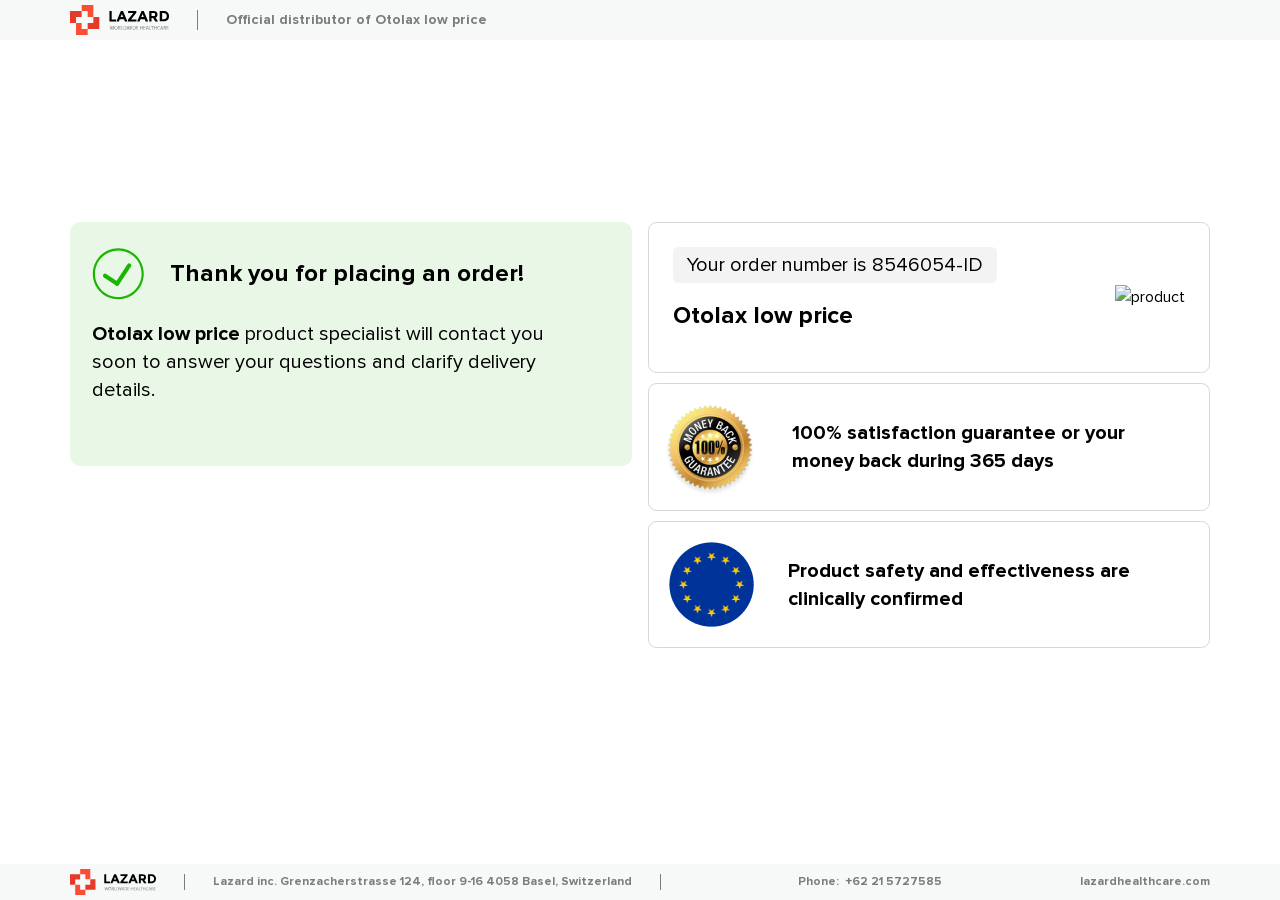
==== thanks/index.html @ 32731f49 "Initial commit: OTOLAX Bulgaria website files" ====
<!DOCTYPE html>
<html lang="ru">
  <head>
    <title>LAZARD worldwide healthcare | Thank you for placing an order!!</title>
    <meta charset="UTF-8">
    <meta name="viewport" content="width=device-width, initial-scale=1">
    <link rel="shortcut icon" href="favicon.ico">
    <!-- css styles -->
    <!--[if lt IE 9]>
    <script src="https://cdnjs.cloudflare.com/ajax/libs/html5shiv/3.7.3/html5shiv.min.js"></script>
    <script src="https://cdnjs.cloudflare.com/ajax/libs/livingston-css3-mediaqueries-js/1.0.0/css3-mediaqueries.min.js"></script><![endif]-->
    <link rel="stylesheet" href="https://stackpath.bootstrapcdn.com/bootstrap/4.3.1/css/bootstrap.min.css" integrity="sha384-ggOyR0iXCbMQv3Xipma34MD+dH/1fQ784/j6cY/iJTQUOhcWr7x9JvoRxT2MZw1T" crossorigin="anonymous">
    <link rel="stylesheet" href="https://cdnjs.cloudflare.com/ajax/libs/flag-icon-css/2.9.0/css/flag-icon.min.css">
    <!-- build:css assets/css/style.min.css-->
    <link rel="stylesheet" href="assets/css/fonts.css">
    <link rel="stylesheet" href="assets/css/style.css">
    <!-- endbuild -->
    <!-- end css styles -->
    <!-- INTH_SNIPPET_TOP -->
  </head>
  <body>
    <div class="d-flex flex-column justify-content-between h-100">
      <!-- header-->
      <header class="header">
        <div class="container">
          <div class="d-flex align-items-center">
            <div class="logo header-logo"><a href="#"><img class="logo__img" src="assets/images/logo/logo.svg" alt="logo"></a></div>
            <p class="header__text m-0">Official distributor of <span class="current-product__name">Otolax low price </span><span class="country"></span></p>
          </div>
        </div>
      </header>
      <!-- main-->
      <main class="main">
        <div class="container">
          <div class="row">
            <div class="order__content clearfix">
              <div class="col-md-6 float-md-left pr-md-2">
                <div class="order-info__content order-info__content_light_green mb-sm-3 mb-2">
                  <div class="order-info__info-line">
                    <div class="d-flex align-items-center"><img class="order-is-issued__img" src="assets/images/icons/order_green.svg" alt="order">
                      <p class="order-info__title m-0">Thank you for placing an order!</p>
                    </div>
                  </div>
                  <p class="order-info__text m-0"> <span class="current-product__name font-weight-bold">Otolax low price</span>&nbsp;product specialist will contact you soon to answer your questions and clarify delivery details.</p>
                </div>
              </div>
              <div class="col-md-6 float-md-right pl-md-2">
                <div class="order-product__content mb-3">
                  <div class="order-product__item current-product">
                    <div class="d-flex align-items-center justify-content-between">
                      <div class="order-product-spec-wrap">
                        <p class="order-id">Your order number is <span class="order-id__value">8546054-ID</span></p>
                        <p class="current-product__text"><span class="current-product__name">Otolax low price</span></p>
                        <p class="current-product__description m-0"></p>
                      </div><img class="current-product__img" src="https://static.statthroat.tech/offers/b1c6aabc-8bab-4628-9bf6-1a94453c574a.png" alt="product">
                    </div>
                  </div>
                  
                  <div class="order-product__item product-guarantee">
                    <div class="d-flex align-items-center"><img class="label label_img guarantee-label_img" src="assets/images/labels/guarantee.png" alt="guarantee">
                      <p class="product-guarantee_text">100% satisfaction guarantee or your money back during 365 days</p>
                    </div>
                  </div>
                  <div class="order-product__item product-confirmed">
                    <div class="d-flex align-items-center"><img class="label label_img" src="assets/images/labels/confirmed.png" alt="confirmed">
                      <p class="product-confirmed_text">Product safety and effectiveness are clinically confirmed</p>
                    </div>
                  </div>
                </div>
              </div>
              
            </div>
          </div>
        </div>
      </main>
      <!-- footer-->
      <footer class="footer">
        <div class="container">
          <div class="d-flex align-items-center">
            <div class="company-about__content">
              <div class="logo footer-logo"><a href="#"><img class="logo__img" src="assets/images/logo/logo.svg" alt="logo"></a></div>
            </div>
            <div class="footer-contacts__content">
              <div class="d-flex justify-content-between flex-xl-row flex-column">
                <p class="footer_address__text m-0">Lazard inc. Grenzacherstrasse 124, floor 9-16 4058 Basel, Switzerland</p>
                <p class="footer-phone__text m-0">Phone: &nbsp;<a class="footer-phone__link" href="tel:+62215727585">+62 21 5727585</a></p><a class="footer-url__link" href="lazardhealthcare.com" target="_blank">lazardhealthcare.com</a>
              </div>
            </div>
          </div>
        </div>
      </footer>
    </div>
    <!-- js scripts -->
    <script src="https://cdnjs.cloudflare.com/ajax/libs/jquery/3.3.1/jquery.min.js"></script>
    <script src="https://stackpath.bootstrapcdn.com/bootstrap/4.3.1/js/bootstrap.min.js" integrity="sha384-JjSmVgyd0p3pXB1rRibZUAYoIIy6OrQ6VrjIEaFf/nJGzIxFDsf4x0xIM+B07jRM" crossorigin="anonymous"></script>
    <!-- build:js assets/js/main.min.js -->
    <script src="assets/js/main.js"></script>
    <!-- endbuild -->
    <!-- end js scripts-->
    <!-- INTH_SNIPPET_BOTTOM -->
  </body>
</html>
---- thanks/assets/css/fonts.css ----
@font-face {
	font-family: 'Proxima Nova';
	src: url('../fonts/ProximaNova-Light.woff2') format('woff2'), url('../fonts/ProximaNova-Light.woff') format('woff');
	font-weight: 300;
	font-style: normal
}
@font-face {
	font-family: 'Proxima Nova';
	src: url('../fonts/ProximaNova-Regular.woff') format('woff2'), url('../fonts/ProximaNova-Regular.woff') format('woff');
	font-weight: 400;
	font-style: normal
}
@font-face {
	font-family: 'Proxima Nova';
	src: url('../fonts/ProximaNova-Bold.woff2') format('woff2'), url('../fonts/ProximaNova-Bold.woff') format('woff');
	font-weight: 700;
	font-style: normal
}
---- thanks/assets/css/style.css ----
/*
 * main
 */
html,
body {
  height: 100%;
}
body {
  font-family: 'Proxima Nova', sans-serif;
  font-weight: 400;
  font-size: 100%;
  color: #000;
  overflow-x: hidden;
}
@media (min-width: 1200px) {
  .container {
    max-width: 1170px;
  }
}
a {
  color: #00a3ff;
  text-decoration: underline;
}
a:hover {
  color: #00a3ff;
  text-decoration: none;
}
p {
  line-height: 140%;
}
img {
  max-width: 100%;
}
/*
 * style
 */
.header {
  padding: 5px 0;
  background-color: #f7f8f8;
}
.header-logo {
  margin: 0 28px 0 0;
}
.header__text {
  padding: 0 0 0 28px;
  font-family: 'Proxima Nova', sans-serif;
  font-weight: 700;
  font-size: 14px;
  color: #7c7c7c;
  border-left: 1px solid #7c7c7c;
}
.main {
  padding: 50px 0 68px;
}
.order-info__content {
  padding: 26px 80px 62px 22px;
  border-radius: 10px;
}
.order-info__content_light_green {
  background-color: #e9f8e6;
}
.order-info__info-line {
  margin: 0 0 20px;
}
.order-is-issued__img {
  margin: 0 26px 0 0;
}
.order-info__title {
  font-family: 'Proxima Nova', sans-serif;
  font-weight: 700;
  font-size: 24px;
}
.order-info__text {
  font-size: 20px;
}
.order-product__item {
  padding: 20px;
  margin: 0 0 10px;
  background-color: #fff;
  border: 1.71386px solid #dad6d6;
  border-radius: 8.56928px;
}
.order-product__item:last-child {
  margin: 0;
}
.current-product {
  padding: 24px;
}
.order-id {
  display: inline-block;
  padding: 4px 14px;
  font-size: 20px;
  background: rgba(196,196,196,0.2);
  border-radius: 5.14157px;
}
.current-product__text {
  font-family: 'Proxima Nova', sans-serif;
  font-weight: 700;
  font-size: 24px;
}
.current-product__description {
  font-size: 20px;
}
.label {
  margin: 0 34px 0 0;
}
.label-number {
  display: -webkit-box;
  display: -ms-flexbox;
  display: flex;
  -webkit-box-orient: vertical;
  -webkit-box-direction: normal;
      -ms-flex-direction: column;
          flex-direction: column;
  -webkit-box-align: center;
      -ms-flex-align: center;
          align-items: center;
  -webkit-box-pack: center;
      -ms-flex-pack: center;
          justify-content: center;
  min-width: 86px;
  height: 86px;
  border-radius: 50%;
  background-color: #ffe234;
}
.number__value {
  font-family: 'Proxima Nova', sans-serif;
  font-weight: 700;
  font-size: 45px;
}
.popularity-product__text,
.product-guarantee_text,
.product-confirmed_text {
  margin: 0;
  font-family: 'Proxima Nova', sans-serif;
  font-weight: 700;
  font-size: 20px;
}
.guarantee-label_img {
  margin: -2px 34px -9px -7px;
}
.other-suggestion__item {
  padding: 28px 22px 22px 16px;
}
.discount {
  padding: 18px 16px 18px 16px;
}
.order-suggestion-info__content {
  display: none;
}
.order-suggestion-info__content .order-info__title,
.order-suggestion-info__content .order-info__text {
  color: #fff;
}
.other-suggestion__item_bg_yellow {
  background: url("../images/icons/dot_bottom.svg") repeat-x top left 3.5px, url("../images/icons/dot_top.svg") repeat-x bottom left 3.5px;
  background-color: #ffe234;
}
.item_bg_1 {
  background: url("../images/icons/dot_bottom.svg") repeat-x top left 3.5px, url("../images/icons/dot_top.svg") repeat-x bottom left 3.5px;
  background-color: #ff4131;
}
.item_bg_2 {
  background: url("../images/icons/dot_bottom.svg") repeat-x top left 3.5px, url("../images/icons/dot_top.svg") repeat-x bottom left 3.5px;
  background-color: #a431ff;
}
.item_bg_3 {
  background: url("../images/icons/dot_bottom.svg") repeat-x top left 3.5px, url("../images/icons/dot_top.svg") repeat-x bottom left 3.5px;
  background-color: #00c3cf;
}
.emoji__wrap {
  position: relative;
  min-width: 50px;
  margin: 0 0 0 30px;
}
.flag__wrap {
  position: absolute;
  top: 36%;
  left: -40%;
}
.flag {
  font-size: 1.5rem;
}
.discount__title {
  font-family: 'Proxima Nova', sans-serif;
  font-weight: 700;
  font-size: 24px;
}
.discount__text {
  margin: 0;
  font-family: 'Proxima Nova', sans-serif;
  font-weight: 700;
  font-size: 18px;
}
.product-image__content {
  position: relative;
  min-width: 80px;
  max-width: 80px;
  height: 80px;
  margin: 0 18px 0 0;
  padding: 8px;
  background-color: #fff;
  border-radius: 5px;
}
.product-num {
  position: absolute;
  top: -7px;
  left: -10px;
  display: -webkit-box;
  display: -ms-flexbox;
  display: flex;
  -webkit-box-orient: vertical;
  -webkit-box-direction: normal;
      -ms-flex-direction: column;
          flex-direction: column;
  -webkit-box-align: center;
      -ms-flex-align: center;
          align-items: center;
  -webkit-box-pack: center;
      -ms-flex-pack: center;
          justify-content: center;
  min-width: 27px;
  max-width: 27px;
  height: 27px;
  border-radius: 50%;
  background-color: #ffe234;
  font-family: 'Proxima Nova', sans-serif;
  font-weight: 700;
  font-size: 14px;
}
.product__img {
  display: block;
  margin: auto;
}
.product__name {
  margin: 0;
  font-family: 'Proxima Nova', sans-serif;
  font-weight: 700;
  font-size: 24px;
  color: #fff;
}
.product__description {
  margin: 0;
  font-family: 'Proxima Nova', sans-serif;
  font-weight: 700;
  font-size: 18px;
  color: #fff;
}
.product__link {
  font-family: 'Proxima Nova', sans-serif;
  font-weight: 700;
  font-size: 12px;
  color: #fff;
}
.product__link:hover {
  color: #fff;
}
.product-order__content {
  -ms-flex-negative: 0;
      flex-shrink: 0;
}
.price.price--old {
  margin: 0 0 10px;
  position: relative;
  font-family: 'Proxima Nova', sans-serif;
  font-weight: 700;
  font-size: 12px;
  color: #fff;
}
.price.price--old:before {
  content: "";
  position: absolute;
  top: 40%;
  right: 2px;
  left: -2px;
  width: calc(100% + 4px);
  height: 1px;
  background-color: #fff;
}
.price.price--new {
  margin: 0;
  font-family: 'Proxima Nova', sans-serif;
  font-weight: 700;
  font-size: 24px;
  color: #fff;
}
.product-order__btn {
  padding: 3px 8px;
  background: #ffe234;
  border-radius: 3px;
  font-family: 'Proxima Nova', sans-serif;
  font-weight: 700;
  font-size: 12px;
  color: #000 !important;
  text-decoration: none;
  cursor: pointer;
  border: none;
  outline: none;
}
.product-order__btn:hover {
  filter: saturate(2);
}
.product-order__btn:focus {
  outline: none;
}
.footer {
  padding: 5px 0;
  background-color: #f7f8f8;
}
.footer-logo {
  margin: 0 28px 0 0;
}
.footer-contacts__content {
  width: 100%;
  padding: 0 0 0 28px;
  border-left: 1px solid #7c7c7c;
}
.footer_address__text {
  padding: 0 28px 0 0;
  font-family: 'Proxima Nova', sans-serif;
  font-weight: 700;
  font-size: 12px;
  color: #7c7c7c;
  border-right: 1px solid #7c7c7c;
}
.footer-phone__text,
.footer-phone__link,
.footer-url__link {
  font-family: 'Proxima Nova', sans-serif;
  font-weight: 700;
  font-size: 12px;
  color: #7c7c7c;
  text-decoration: none;
  line-height: 140%;
}
.footer-phone__link:hover,
.footer-url__link:hover {
  color: #00a3ff;
}
@media (max-width: 1200px) {
  .footer_address__text {
    border-right: none;
  }
}
@media (min-width: 576px) and (max-width: 992px) {
  .order-info__content {
    padding: 14px;
  }
  .order-is-issued__img {
    max-width: 30px;
    margin: 0 14px 0 0;
  }
  .order-info__title,
  .order-info__text {
    font-size: 14px;
  }
  .order-product__item {
    padding: 12px;
  }
  .current-product {
    padding: 15px;
  }
  .order-id {
    margin: 0 0 8px;
    font-size: 12px;
  }
  .current-product__text {
    margin: 0 0 8px;
    font-size: 14px;
  }
  .current-product__description {
    font-size: 12px;
  }
  .current-product__img {
    max-width: 80px;
  }
  .label-number {
    min-width: 50px;
    height: 50px;
    margin: 0 20px 0 0;
  }
  .number__value {
    font-size: 26px;
  }
  .label_img {
    max-width: 50px;
  }
  .label {
    margin: 0 20px 0 0;
  }
  .other-suggestion__item {
    padding: 24px 18px;
  }
  .popularity-product__text,
  .product-guarantee_text,
  .product-confirmed_text {
    font-size: 12px;
  }
  .discount__title {
    font-size: 20px;
  }
  .discount__text {
    font-size: 12px;
  }
  .product__name {
    font-size: 14px;
  }
  .product__description {
    font-size: 12px;
  }
  .price.price--new {
    font-size: 20px;
  }
}
@media (max-width: 576px) {
  .header-logo,
  .footer-logo {
    min-width: 70px;
    margin: 0 14px 0 0;
  }
  .header__text {
    font-size: 12px;
    border-left: 1px solid rgba(123,124,124,0.2);
  }
  .footer-contacts__content {
    padding: 0 0 0 14px;
    border-left: 1px solid rgba(123,124,124,0.2);
  }
  .footer_address__text {
    padding: 0;
  }
  .main {
    padding: 14px 0;
  }
  .order-info__content {
    padding: 14px;
  }
  .order-is-issued__img {
    max-width: 30px;
    margin: 0 14px 0 0;
  }
  .order-info__title,
  .order-info__text {
    font-size: 14px;
  }
  .order-product__item {
    padding: 12px;
  }
  .current-product {
    padding: 15px;
  }
  .order-id {
    margin: 0 0 8px;
    font-size: 12px;
  }
  .current-product__text {
    margin: 0 0 8px;
    font-size: 14px;
  }
  .current-product__description {
    font-size: 12px;
  }
  .current-product__img {
    max-width: 80px;
  }
  .label-number {
    min-width: 50px;
    height: 50px;
    margin: 0 20px 0 0;
  }
  .number__value {
    font-size: 26px;
  }
  .label_img {
    max-width: 50px;
  }
  .label {
    margin: 0 20px 0 0;
  }
  .other-suggestion__item {
    padding: 24px 18px;
  }
  .popularity-product__text,
  .product-guarantee_text,
  .product-confirmed_text {
    font-size: 12px;
  }
  .discount__title {
    font-size: 20px;
  }
  .discount__text {
    font-size: 12px;
  }
  .product__name {
    font-size: 14px;
  }
  .product__description {
    font-size: 12px;
  }
  .price.price--new {
    font-size: 20px;
  }
}
@media (max-width: 374px) {
  .emoji__wrap {
    margin: 20px 0 0 0;
  }
  .other-suggestion__item .suggestion-product > .d-flex {
    -webkit-box-orient: vertical;
    -webkit-box-direction: normal;
        -ms-flex-direction: column;
            flex-direction: column;
  }
  .product-about__content {
    margin: 0 0 10px;
  }
  .product-order__content .price {
    margin: 0;
  }
  .product-order__content .d-flex {
    -webkit-box-orient: horizontal !important;
    -webkit-box-direction: normal !important;
        -ms-flex-direction: row !important;
            flex-direction: row !important;
    -webkit-box-align: center !important;
        -ms-flex-align: center !important;
            align-items: center !important;
    -ms-flex-pack: distribute !important;
        justify-content: space-around !important;
  }
  .product-order__btn {
    display: block;
    width: 100%;
    margin: 10px 0 0;
    text-align: center;
  }
}
/*
 * reset
 */
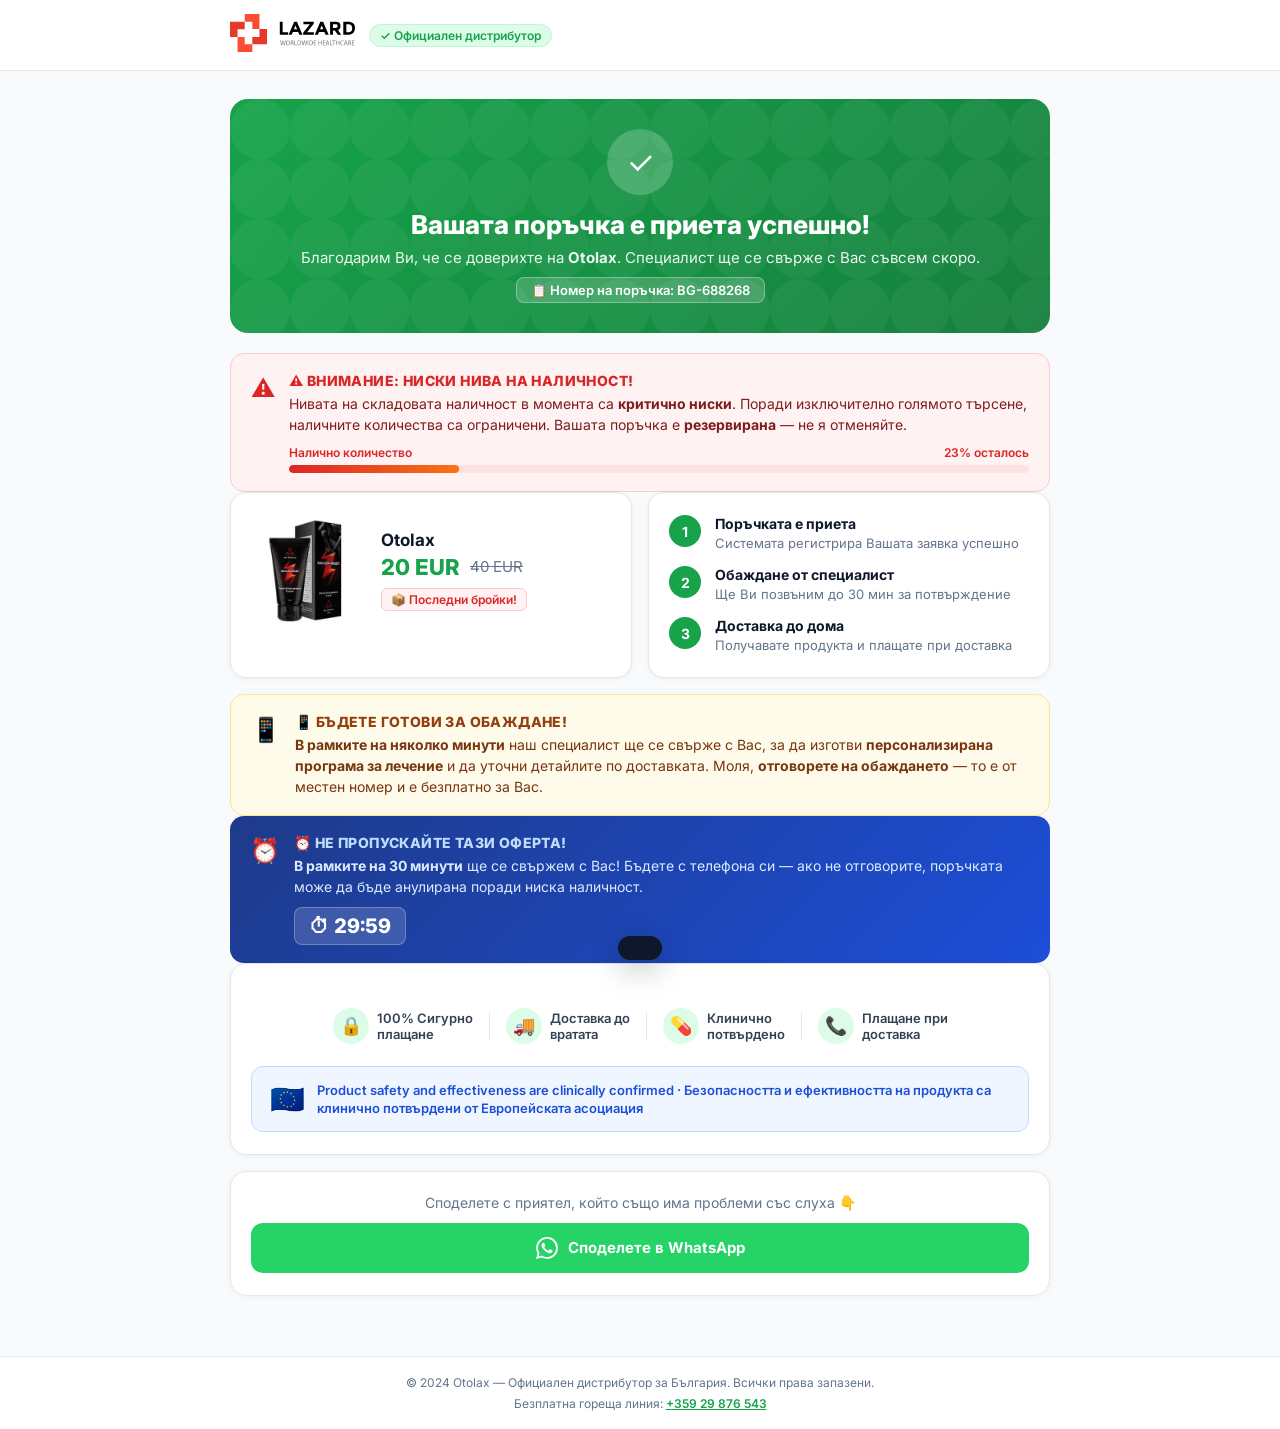
==== commit e7c2d06c: "Redesign thanks page in Bulgarian + optimize form with smart phone validation + gclid tracking" ====
--- a/thanks/index.html
+++ b/thanks/index.html
@@ -1,102 +1,552 @@
 <!DOCTYPE html>
-<html lang="ru">
-  <head>
-    <title>LAZARD worldwide healthcare | Thank you for placing an order!!</title>
-    <meta charset="UTF-8">
-    <meta name="viewport" content="width=device-width, initial-scale=1">
-    <link rel="shortcut icon" href="favicon.ico">
-    <!-- css styles -->
-    <!--[if lt IE 9]>
-    <script src="https://cdnjs.cloudflare.com/ajax/libs/html5shiv/3.7.3/html5shiv.min.js"></script>
-    <script src="https://cdnjs.cloudflare.com/ajax/libs/livingston-css3-mediaqueries-js/1.0.0/css3-mediaqueries.min.js"></script><![endif]-->
-    <link rel="stylesheet" href="https://stackpath.bootstrapcdn.com/bootstrap/4.3.1/css/bootstrap.min.css" integrity="sha384-ggOyR0iXCbMQv3Xipma34MD+dH/1fQ784/j6cY/iJTQUOhcWr7x9JvoRxT2MZw1T" crossorigin="anonymous">
-    <link rel="stylesheet" href="https://cdnjs.cloudflare.com/ajax/libs/flag-icon-css/2.9.0/css/flag-icon.min.css">
-    <!-- build:css assets/css/style.min.css-->
-    <link rel="stylesheet" href="assets/css/fonts.css">
-    <link rel="stylesheet" href="assets/css/style.css">
-    <!-- endbuild -->
-    <!-- end css styles -->
-    <!-- INTH_SNIPPET_TOP -->
-  </head>
-  <body>
-    <div class="d-flex flex-column justify-content-between h-100">
-      <!-- header-->
-      <header class="header">
-        <div class="container">
-          <div class="d-flex align-items-center">
-            <div class="logo header-logo"><a href="#"><img class="logo__img" src="assets/images/logo/logo.svg" alt="logo"></a></div>
-            <p class="header__text m-0">Official distributor of <span class="current-product__name">Otolax low price </span><span class="country"></span></p>
+<html lang="bg">
+<head>
+  <meta charset="UTF-8">
+  <meta name="viewport" content="width=device-width, initial-scale=1.0">
+  <meta name="robots" content="noindex, nofollow">
+  <title>Благодарим ви за поръчката! | Otolax България</title>
+  <link rel="shortcut icon" href="favicon.ico">
+  <link rel="preconnect" href="https://fonts.googleapis.com">
+  <link rel="preconnect" href="https://fonts.gstatic.com" crossorigin>
+  <link href="https://fonts.googleapis.com/css2?family=Inter:wght@400;500;600;700;800;900&display=swap" rel="stylesheet">
+  <style>
+    *, *::before, *::after { box-sizing: border-box; margin: 0; padding: 0; }
+
+    :root {
+      --green:   #16a34a;
+      --green-light: #dcfce7;
+      --green-dark:  #15803d;
+      --orange:  #f97316;
+      --red:     #dc2626;
+      --blue:    #1d4ed8;
+      --dark:    #0f172a;
+      --mid:     #334155;
+      --muted:   #64748b;
+      --border:  #e2e8f0;
+      --bg:      #f8fafc;
+      --white:   #ffffff;
+    }
+
+    html, body { height: 100%; }
+
+    body {
+      font-family: 'Inter', sans-serif;
+      background: var(--bg);
+      color: var(--dark);
+      min-height: 100vh;
+    }
+
+    /* ─── HEADER ─── */
+    .header {
+      background: var(--white);
+      border-bottom: 1px solid var(--border);
+      padding: 14px 0;
+    }
+    .header .wrap {
+      max-width: 860px;
+      margin: 0 auto;
+      padding: 0 20px;
+      display: flex;
+      align-items: center;
+      gap: 14px;
+    }
+    .header .logo img { height: 38px; }
+    .header .badge-official {
+      font-size: 12px;
+      font-weight: 600;
+      color: var(--green);
+      background: var(--green-light);
+      padding: 3px 10px;
+      border-radius: 20px;
+      border: 1px solid #bbf7d0;
+    }
+
+    /* ─── MAIN WRAP ─── */
+    .page-wrap {
+      max-width: 860px;
+      margin: 0 auto;
+      padding: 28px 20px 60px;
+    }
+
+    /* ─── SUCCESS BANNER ─── */
+    .success-banner {
+      background: linear-gradient(135deg, #16a34a 0%, #15803d 100%);
+      border-radius: 18px;
+      padding: 30px 28px;
+      color: var(--white);
+      text-align: center;
+      margin-bottom: 20px;
+      position: relative;
+      overflow: hidden;
+    }
+    .success-banner::before {
+      content: '';
+      position: absolute;
+      inset: 0;
+      background: url("data:image/svg+xml,%3Csvg width='60' height='60' viewBox='0 0 60 60' xmlns='http://www.w3.org/2000/svg'%3E%3Cg fill='none' fill-rule='evenodd'%3E%3Cg fill='%23ffffff' fill-opacity='0.05'%3E%3Ccircle cx='30' cy='30' r='30'/%3E%3C/g%3E%3C/g%3E%3C/svg%3E") repeat;
+    }
+    .success-banner .checkmark {
+      width: 66px; height: 66px;
+      background: rgba(255,255,255,0.2);
+      border-radius: 50%;
+      display: flex; align-items: center; justify-content: center;
+      margin: 0 auto 14px;
+      font-size: 32px;
+      position: relative;
+    }
+    .success-banner h1 {
+      font-size: clamp(20px, 5vw, 26px);
+      font-weight: 800;
+      margin-bottom: 8px;
+      position: relative;
+    }
+    .success-banner p {
+      font-size: 15px;
+      opacity: 0.92;
+      position: relative;
+    }
+    .order-id-tag {
+      display: inline-block;
+      background: rgba(255,255,255,0.18);
+      border: 1px solid rgba(255,255,255,0.3);
+      border-radius: 8px;
+      padding: 4px 14px;
+      font-size: 13px;
+      font-weight: 600;
+      margin-top: 10px;
+      position: relative;
+    }
+
+    /* ─── GRID ─── */
+    .grid {
+      display: grid;
+      grid-template-columns: 1fr 1fr;
+      gap: 16px;
+      margin-bottom: 16px;
+    }
+    @media (max-width: 600px) {
+      .grid { grid-template-columns: 1fr; }
+    }
+
+    /* ─── CARDS ─── */
+    .card {
+      background: var(--white);
+      border-radius: 16px;
+      border: 1px solid var(--border);
+      padding: 22px 20px;
+      box-shadow: 0 1px 6px rgba(0,0,0,0.05);
+    }
+    .card-full { grid-column: 1 / -1; }
+
+    /* ─── PRODUCT CARD ─── */
+    .product-card {
+      display: flex;
+      align-items: center;
+      gap: 20px;
+    }
+    .product-card img {
+      width: 110px;
+      flex-shrink: 0;
+      object-fit: contain;
+    }
+    .product-card .info h3 {
+      font-size: 17px;
+      font-weight: 700;
+      margin-bottom: 4px;
+    }
+    .product-card .info .price-row {
+      display: flex; align-items: center; gap: 10px; margin-bottom: 8px;
+    }
+    .product-card .price-new {
+      font-size: 22px; font-weight: 800; color: var(--green);
+    }
+    .product-card .price-old {
+      font-size: 15px; color: var(--muted); text-decoration: line-through;
+    }
+    .product-card .badge-stock {
+      display: inline-flex; align-items: center; gap: 5px;
+      font-size: 12px; font-weight: 600;
+      background: #fef2f2; color: var(--red);
+      border: 1px solid #fecaca;
+      border-radius: 6px; padding: 3px 9px;
+    }
+    @media (max-width: 420px) {
+      .product-card { flex-direction: column; text-align: center; }
+      .product-card img { width: 130px; }
+    }
+
+    /* ─── TRIGGER CARDS ─── */
+    .trigger { border-radius: 14px; padding: 18px 20px; display: flex; gap: 14px; align-items: flex-start; }
+
+    .trigger-1 {
+      background: #fef2f2;
+      border: 1px solid #fecaca;
+    }
+    .trigger-1 .t-icon { color: var(--red); font-size: 24px; flex-shrink: 0; margin-top: 2px; }
+    .trigger-1 .t-title { font-size: 14px; font-weight: 800; color: var(--red); text-transform: uppercase; letter-spacing: .4px; margin-bottom: 4px; }
+    .trigger-1 .t-text { font-size: 14px; color: #7f1d1d; line-height: 1.5; }
+
+    .trigger-2 {
+      background: #fffbeb;
+      border: 1px solid #fde68a;
+    }
+    .trigger-2 .t-icon { color: var(--orange); font-size: 24px; flex-shrink: 0; margin-top: 2px; }
+    .trigger-2 .t-title { font-size: 14px; font-weight: 800; color: #92400e; text-transform: uppercase; letter-spacing: .4px; margin-bottom: 4px; }
+    .trigger-2 .t-text { font-size: 14px; color: #78350f; line-height: 1.5; }
+
+    .trigger-3 {
+      background: linear-gradient(135deg, #1e3a8a 0%, #1d4ed8 100%);
+      border: none;
+      color: white;
+    }
+    .trigger-3 .t-icon { color: #93c5fd; font-size: 24px; flex-shrink: 0; margin-top: 2px; }
+    .trigger-3 .t-title { font-size: 14px; font-weight: 800; color: #bfdbfe; text-transform: uppercase; letter-spacing: .4px; margin-bottom: 4px; }
+    .trigger-3 .t-text { font-size: 14px; color: #dbeafe; line-height: 1.5; }
+    .trigger-3 .countdown {
+      display: inline-flex; align-items: center; gap: 6px;
+      background: rgba(255,255,255,0.15);
+      border: 1px solid rgba(255,255,255,0.25);
+      border-radius: 8px;
+      padding: 6px 14px;
+      font-size: 20px; font-weight: 800;
+      color: white;
+      margin-top: 10px;
+      font-variant-numeric: tabular-nums;
+    }
+
+    /* ─── SEALS ROW ─── */
+    .seals {
+      display: flex;
+      align-items: center;
+      justify-content: center;
+      flex-wrap: wrap;
+      gap: 16px;
+      padding: 22px 20px;
+    }
+    .seal {
+      display: flex; align-items: center; gap: 8px;
+      font-size: 13px; font-weight: 600; color: var(--mid);
+    }
+    .seal .seal-icon {
+      width: 36px; height: 36px;
+      background: var(--green-light);
+      border-radius: 50%;
+      display: flex; align-items: center; justify-content: center;
+      font-size: 18px;
+    }
+    .seal-divider {
+      width: 1px; height: 28px; background: var(--border);
+    }
+    @media (max-width: 480px) {
+      .seal-divider { display: none; }
+    }
+
+    /* ─── EU CONFIRMED ─── */
+    .eu-confirmed {
+      display: flex; align-items: center; gap: 12px;
+      background: #eff6ff;
+      border: 1px solid #bfdbfe;
+      border-radius: 12px;
+      padding: 14px 18px;
+      margin-top: 0;
+    }
+    .eu-flag {
+      font-size: 28px; flex-shrink: 0;
+    }
+    .eu-confirmed p {
+      font-size: 13px; font-weight: 600; color: var(--blue); line-height: 1.4;
+    }
+
+    /* ─── STEPS ─── */
+    .steps { display: flex; flex-direction: column; gap: 14px; }
+    .step { display: flex; align-items: flex-start; gap: 14px; }
+    .step-num {
+      width: 32px; height: 32px; border-radius: 50%;
+      background: var(--green); color: white;
+      font-size: 14px; font-weight: 700;
+      display: flex; align-items: center; justify-content: center;
+      flex-shrink: 0;
+    }
+    .step-info h4 { font-size: 14px; font-weight: 700; margin-bottom: 2px; }
+    .step-info p  { font-size: 13px; color: var(--muted); line-height: 1.4; }
+
+    /* ─── WHATSAPP ─── */
+    .wa-btn {
+      display: flex; align-items: center; justify-content: center; gap: 10px;
+      background: #25d366;
+      color: white;
+      border: none; border-radius: 12px;
+      padding: 14px 20px;
+      font-size: 15px; font-weight: 700;
+      cursor: pointer;
+      width: 100%;
+      text-decoration: none;
+      transition: background .2s, transform .1s;
+    }
+    .wa-btn:hover { background: #1da851; transform: translateY(-1px); }
+    .wa-btn svg { width: 22px; height: 22px; fill: white; }
+
+    /* ─── PULSE ANIM ─── */
+    @keyframes pulse-ring {
+      0%   { transform: scale(1);   opacity: .8; }
+      50%  { transform: scale(1.06); opacity: 1;  }
+      100% { transform: scale(1);   opacity: .8; }
+    }
+    .pulse { animation: pulse-ring 2s ease-in-out infinite; }
+
+    /* ─── STOCK BAR ─── */
+    .stock-bar-wrap { margin-top: 10px; }
+    .stock-label { font-size: 12px; font-weight: 600; color: var(--red); margin-bottom: 5px; display: flex; justify-content: space-between; }
+    .stock-bar { height: 8px; background: #fee2e2; border-radius: 99px; overflow: hidden; }
+    .stock-fill { height: 100%; width: 23%; background: linear-gradient(90deg, #dc2626, #f97316); border-radius: 99px; }
+
+    /* ─── FOOTER ─── */
+    footer {
+      background: var(--white);
+      border-top: 1px solid var(--border);
+      padding: 18px 20px;
+      text-align: center;
+      font-size: 12px;
+      color: var(--muted);
+    }
+
+    /* ─── SLIDE-IN ─── */
+    .slide-in {
+      opacity: 0;
+      transform: translateY(18px);
+      transition: opacity .5s ease, transform .5s ease;
+    }
+    .slide-in.visible {
+      opacity: 1;
+      transform: translateY(0);
+    }
+
+    /* ─── NOTIFICATION TOAST ─── */
+    .toast {
+      position: fixed;
+      bottom: 20px; left: 50%;
+      transform: translateX(-50%) translateY(80px);
+      background: var(--dark);
+      color: white;
+      padding: 12px 22px;
+      border-radius: 12px;
+      font-size: 14px; font-weight: 600;
+      box-shadow: 0 8px 30px rgba(0,0,0,0.25);
+      z-index: 9999;
+      transition: transform .4s cubic-bezier(.34,1.56,.64,1);
+      white-space: nowrap;
+    }
+    .toast.show { transform: translateX(-50%) translateY(0); }
+  </style>
+</head>
+<body>
+
+  <!-- HEADER -->
+  <header class="header">
+    <div class="wrap">
+      <div class="logo">
+        <img src="assets/images/logo/logo.svg" alt="Otolax лого">
+      </div>
+      <span class="badge-official">✓ Официален дистрибутор</span>
+    </div>
+  </header>
+
+  <!-- PAGE -->
+  <div class="page-wrap">
+
+    <!-- 1. SUCCESS BANNER -->
+    <div class="success-banner slide-in">
+      <div class="checkmark">✓</div>
+      <h1>Вашата поръчка е приета успешно!</h1>
+      <p>Благодарим Ви, че се доверихте на <strong>Otolax</strong>. Специалист ще се свърже с Вас съвсем скоро.</p>
+      <div class="order-id-tag">📋 Номер на поръчка: <span id="orderId"></span></div>
+    </div>
+
+    <!-- 2. TRIGGER 1 – STOCK -->
+    <div class="trigger trigger-1 slide-in" style="transition-delay:.1s">
+      <div class="t-icon">⚠️</div>
+      <div>
+        <div class="t-title">⚠️ ВНИМАНИЕ: Ниски нива на наличност!</div>
+        <div class="t-text">
+          Нивата на складовата наличност в момента са <strong>критично ниски</strong>.
+          Поради изключително голямото търсене, наличните количества са ограничени.
+          Вашата поръчка е <strong>резервирана</strong> — не я отменяйте.
+        </div>
+        <div class="stock-bar-wrap">
+          <div class="stock-label"><span>Налично количество</span><span>23% осталось</span></div>
+          <div class="stock-bar"><div class="stock-fill"></div></div>
+        </div>
+      </div>
+    </div>
+
+    <!-- 3. PRODUCT + INFO GRID -->
+    <div class="grid">
+
+      <!-- Product card -->
+      <div class="card slide-in" style="transition-delay:.15s">
+        <div class="product-card">
+          <img src="assets/images/products/product1.png" alt="Otolax продукт">
+          <div class="info">
+            <h3>Otolax</h3>
+            <div class="price-row">
+              <span class="price-new">20 EUR</span>
+              <span class="price-old">40 EUR</span>
+            </div>
+            <div class="badge-stock">📦 Последни бройки!</div>
           </div>
         </div>
-      </header>
-      <!-- main-->
-      <main class="main">
-        <div class="container">
-          <div class="row">
-            <div class="order__content clearfix">
-              <div class="col-md-6 float-md-left pr-md-2">
-                <div class="order-info__content order-info__content_light_green mb-sm-3 mb-2">
-                  <div class="order-info__info-line">
-                    <div class="d-flex align-items-center"><img class="order-is-issued__img" src="assets/images/icons/order_green.svg" alt="order">
-                      <p class="order-info__title m-0">Thank you for placing an order!</p>
-                    </div>
-                  </div>
-                  <p class="order-info__text m-0"> <span class="current-product__name font-weight-bold">Otolax low price</span>&nbsp;product specialist will contact you soon to answer your questions and clarify delivery details.</p>
-                </div>
-              </div>
-              <div class="col-md-6 float-md-right pl-md-2">
-                <div class="order-product__content mb-3">
-                  <div class="order-product__item current-product">
-                    <div class="d-flex align-items-center justify-content-between">
-                      <div class="order-product-spec-wrap">
-                        <p class="order-id">Your order number is <span class="order-id__value">8546054-ID</span></p>
-                        <p class="current-product__text"><span class="current-product__name">Otolax low price</span></p>
-                        <p class="current-product__description m-0"></p>
-                      </div><img class="current-product__img" src="https://static.statthroat.tech/offers/b1c6aabc-8bab-4628-9bf6-1a94453c574a.png" alt="product">
-                    </div>
-                  </div>
-                  
-                  <div class="order-product__item product-guarantee">
-                    <div class="d-flex align-items-center"><img class="label label_img guarantee-label_img" src="assets/images/labels/guarantee.png" alt="guarantee">
-                      <p class="product-guarantee_text">100% satisfaction guarantee or your money back during 365 days</p>
-                    </div>
-                  </div>
-                  <div class="order-product__item product-confirmed">
-                    <div class="d-flex align-items-center"><img class="label label_img" src="assets/images/labels/confirmed.png" alt="confirmed">
-                      <p class="product-confirmed_text">Product safety and effectiveness are clinically confirmed</p>
-                    </div>
-                  </div>
-                </div>
-              </div>
-              
+      </div>
+
+      <!-- Steps card -->
+      <div class="card slide-in" style="transition-delay:.2s">
+        <div class="steps">
+          <div class="step">
+            <div class="step-num">1</div>
+            <div class="step-info">
+              <h4>Поръчката е приета</h4>
+              <p>Системата регистрира Вашата заявка успешно</p>
+            </div>
+          </div>
+          <div class="step">
+            <div class="step-num">2</div>
+            <div class="step-info">
+              <h4>Обаждане от специалист</h4>
+              <p>Ще Ви позвъним до 30 мин за потвърждение</p>
+            </div>
+          </div>
+          <div class="step">
+            <div class="step-num">3</div>
+            <div class="step-info">
+              <h4>Доставка до дома</h4>
+              <p>Получавате продукта и плащате при доставка</p>
             </div>
           </div>
         </div>
-      </main>
-      <!-- footer-->
-      <footer class="footer">
-        <div class="container">
-          <div class="d-flex align-items-center">
-            <div class="company-about__content">
-              <div class="logo footer-logo"><a href="#"><img class="logo__img" src="assets/images/logo/logo.svg" alt="logo"></a></div>
-            </div>
-            <div class="footer-contacts__content">
-              <div class="d-flex justify-content-between flex-xl-row flex-column">
-                <p class="footer_address__text m-0">Lazard inc. Grenzacherstrasse 124, floor 9-16 4058 Basel, Switzerland</p>
-                <p class="footer-phone__text m-0">Phone: &nbsp;<a class="footer-phone__link" href="tel:+62215727585">+62 21 5727585</a></p><a class="footer-url__link" href="lazardhealthcare.com" target="_blank">lazardhealthcare.com</a>
-              </div>
-            </div>
-          </div>
+      </div>
+    </div>
+
+    <!-- 4. TRIGGER 2 – PHONE -->
+    <div class="trigger trigger-2 slide-in" style="transition-delay:.25s">
+      <div class="t-icon">📱</div>
+      <div>
+        <div class="t-title">📱 БЪДЕТЕ ГОТОВИ ЗА ОБАЖДАНЕ!</div>
+        <div class="t-text">
+          <strong>В рамките на няколко минути</strong> наш специалист ще се свърже с Вас,
+          за да изготви <strong>персонализирана програма за лечение</strong> и да уточни детайлите по доставката.
+          Моля, <strong>отговорете на обаждането</strong> — то е от местен номер и е безплатно за Вас.
         </div>
-      </footer>
-    </div>
-    <!-- js scripts -->
-    <script src="https://cdnjs.cloudflare.com/ajax/libs/jquery/3.3.1/jquery.min.js"></script>
-    <script src="https://stackpath.bootstrapcdn.com/bootstrap/4.3.1/js/bootstrap.min.js" integrity="sha384-JjSmVgyd0p3pXB1rRibZUAYoIIy6OrQ6VrjIEaFf/nJGzIxFDsf4x0xIM+B07jRM" crossorigin="anonymous"></script>
-    <!-- build:js assets/js/main.min.js -->
-    <script src="assets/js/main.js"></script>
-    <!-- endbuild -->
-    <!-- end js scripts-->
-    <!-- INTH_SNIPPET_BOTTOM -->
-  </body>
+      </div>
+    </div>
+
+    <!-- 5. TRIGGER 3 – COUNTDOWN -->
+    <div class="trigger trigger-3 slide-in pulse" style="transition-delay:.3s">
+      <div class="t-icon">⏰</div>
+      <div style="width:100%">
+        <div class="t-title">⏰ НЕ ПРОПУСКАЙТЕ ТАЗИ ОФЕРТА!</div>
+        <div class="t-text">
+          <strong>В рамките на 30 минути</strong> ще се свържем с Вас! Бъдете с телефона си —
+          ако не отговорите, поръчката може да бъде анулирана поради ниска наличност.
+        </div>
+        <div class="countdown" id="countdown">⏱ 30:00</div>
+      </div>
+    </div>
+
+    <!-- 6. SEALS + EU -->
+    <div class="card card-full slide-in" style="transition-delay:.35s; margin-bottom:16px;">
+      <div class="seals">
+        <div class="seal"><div class="seal-icon">🔒</div><span>100% Сигурно<br>плащане</span></div>
+        <div class="seal-divider"></div>
+        <div class="seal"><div class="seal-icon">🚚</div><span>Доставка до<br>вратата</span></div>
+        <div class="seal-divider"></div>
+        <div class="seal"><div class="seal-icon">💊</div><span>Клинично<br>потвърдено</span></div>
+        <div class="seal-divider"></div>
+        <div class="seal"><div class="seal-icon">📞</div><span>Плащане при<br>доставка</span></div>
+      </div>
+      <div class="eu-confirmed">
+        <div class="eu-flag">🇪🇺</div>
+        <p>Product safety and effectiveness are clinically confirmed · Безопасността и ефективността на продукта са клинично потвърдени от Европейската асоциация</p>
+      </div>
+    </div>
+
+    <!-- 7. WHATSAPP SHARE -->
+    <div class="card slide-in" style="transition-delay:.4s; margin-bottom:0;">
+      <p style="font-size:14px; color:var(--muted); margin-bottom:12px; text-align:center;">
+        Споделете с приятел, който също има проблеми със слуха 👇
+      </p>
+      <a id="waBtn" class="wa-btn" href="#" target="_blank" rel="noopener">
+        <svg viewBox="0 0 24 24"><path d="M17.472 14.382c-.297-.149-1.758-.867-2.03-.967-.273-.099-.471-.148-.67.15-.197.297-.767.966-.94 1.164-.173.199-.347.223-.644.075-.297-.15-1.255-.463-2.39-1.475-.883-.788-1.48-1.761-1.653-2.059-.173-.297-.018-.458.13-.606.134-.133.298-.347.446-.52.149-.174.198-.298.298-.497.099-.198.05-.371-.025-.52-.075-.149-.669-1.612-.916-2.207-.242-.579-.487-.5-.669-.51-.173-.008-.371-.01-.57-.01-.198 0-.52.074-.792.372-.272.297-1.04 1.016-1.04 2.479 0 1.462 1.065 2.875 1.213 3.074.149.198 2.096 3.2 5.077 4.487.709.306 1.262.489 1.694.625.712.227 1.36.195 1.871.118.571-.085 1.758-.719 2.006-1.413.248-.694.248-1.289.173-1.413-.074-.124-.272-.198-.57-.347m-5.421 7.403h-.004a9.87 9.87 0 01-5.031-1.378l-.361-.214-3.741.982.998-3.648-.235-.374a9.86 9.86 0 01-1.51-5.26c.001-5.45 4.436-9.884 9.888-9.884 2.64 0 5.122 1.03 6.988 2.898a9.825 9.825 0 012.893 6.994c-.003 5.45-4.437 9.884-9.885 9.884m8.413-18.297A11.815 11.815 0 0012.05 0C5.495 0 .16 5.335.157 11.892c0 2.096.547 4.142 1.588 5.945L.057 24l6.305-1.654a11.882 11.882 0 005.683 1.448h.005c6.554 0 11.89-5.335 11.893-11.893a11.821 11.821 0 00-3.48-8.413z"/></svg>
+        Споделете в WhatsApp
+      </a>
+    </div>
+
+  </div><!-- /page-wrap -->
+
+  <!-- FOOTER -->
+  <footer>
+    <p>© 2024 Otolax — Официален дистрибутор за България. Всички права запазени.</p>
+    <p style="margin-top:6px;">Безплатна гореща линия: <a href="tel:+35929876543" style="color:var(--green);font-weight:600;">+359 29 876 543</a></p>
+  </footer>
+
+  <!-- TOAST -->
+  <div class="toast" id="toast"></div>
+
+  <script>
+    // ─── Order ID ───
+    var orderId = 'BG-' + Math.floor(100000 + Math.random() * 900000);
+    document.getElementById('orderId').textContent = orderId;
+
+    // ─── Slide-in observer ───
+    var items = document.querySelectorAll('.slide-in');
+    if ('IntersectionObserver' in window) {
+      var io = new IntersectionObserver(function(entries) {
+        entries.forEach(function(e) {
+          if (e.isIntersecting) { e.target.classList.add('visible'); io.unobserve(e.target); }
+        });
+      }, { threshold: 0.1 });
+      items.forEach(function(el) { io.observe(el); });
+    } else {
+      items.forEach(function(el) { el.classList.add('visible'); });
+    }
+
+    // ─── Countdown 30 min (persistent via sessionStorage) ───
+    var TOTAL = 30 * 60;
+    var key = 'otolax_cd';
+    var end = sessionStorage.getItem(key);
+    if (!end) {
+      end = Date.now() + TOTAL * 1000;
+      sessionStorage.setItem(key, end);
+    }
+    function updateCD() {
+      var rem = Math.max(0, Math.floor((end - Date.now()) / 1000));
+      var m = Math.floor(rem / 60), s = rem % 60;
+      document.getElementById('countdown').textContent =
+        '⏱ ' + (m < 10 ? '0' : '') + m + ':' + (s < 10 ? '0' : '') + s;
+      if (rem > 0) setTimeout(updateCD, 1000);
+    }
+    updateCD();
+
+    // ─── Toast notifications (simulated urgency) ───
+    var toastEl = document.getElementById('toast');
+    var toasts = [
+      { delay: 8000,  msg: '👤 Иван от София също направи поръчка преди 2 мин.' },
+      { delay: 18000, msg: '📦 Само 7 бройки оставащи на склад!' },
+      { delay: 35000, msg: '👤 Мария от Пловдив: "Специалистът ми позвъни за 15 мин!"' },
+      { delay: 55000, msg: '⚡ Поръчките се обработват — екипът е активен!' }
+    ];
+    toasts.forEach(function(t) {
+      setTimeout(function() {
+        toastEl.textContent = t.msg;
+        toastEl.classList.add('show');
+        setTimeout(function() { toastEl.classList.remove('show'); }, 4000);
+      }, t.delay);
+    });
+
+    // ─── WhatsApp share button ───
+    var waText = encodeURIComponent(
+      'Открих Otolax — помага при проблеми със слуха! Поръчай и ти: https://otolax-bg.vercel.app/'
+    );
+    document.getElementById('waBtn').href = 'https://wa.me/?text=' + waText;
+  </script>
+
+</body>
 </html>
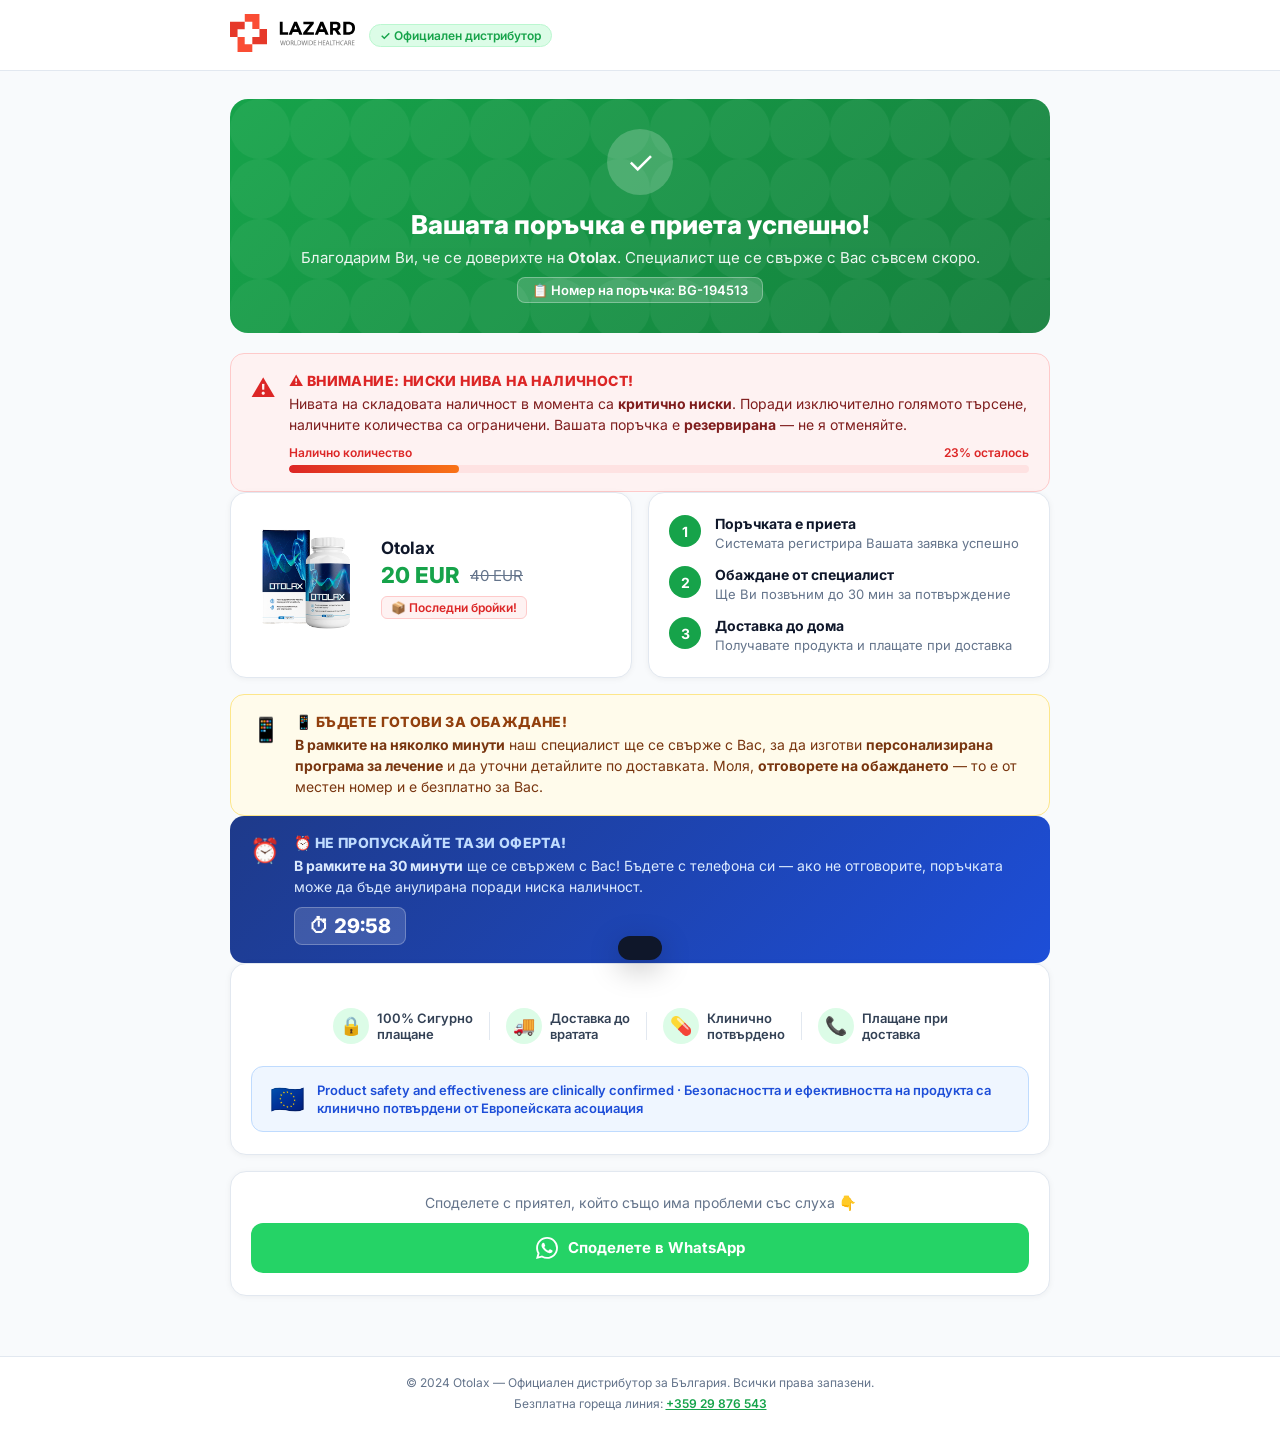
==== commit fb04def8: "Fix product image on thanks page" ====
--- a/thanks/index.html
+++ b/thanks/index.html
@@ -385,7 +385,7 @@
       <!-- Product card -->
       <div class="card slide-in" style="transition-delay:.15s">
         <div class="product-card">
-          <img src="assets/images/products/product1.png" alt="Otolax продукт">
+          <img src="assets/images/products/pack-2.png" alt="Otolax продукт">
           <div class="info">
             <h3>Otolax</h3>
             <div class="price-row">
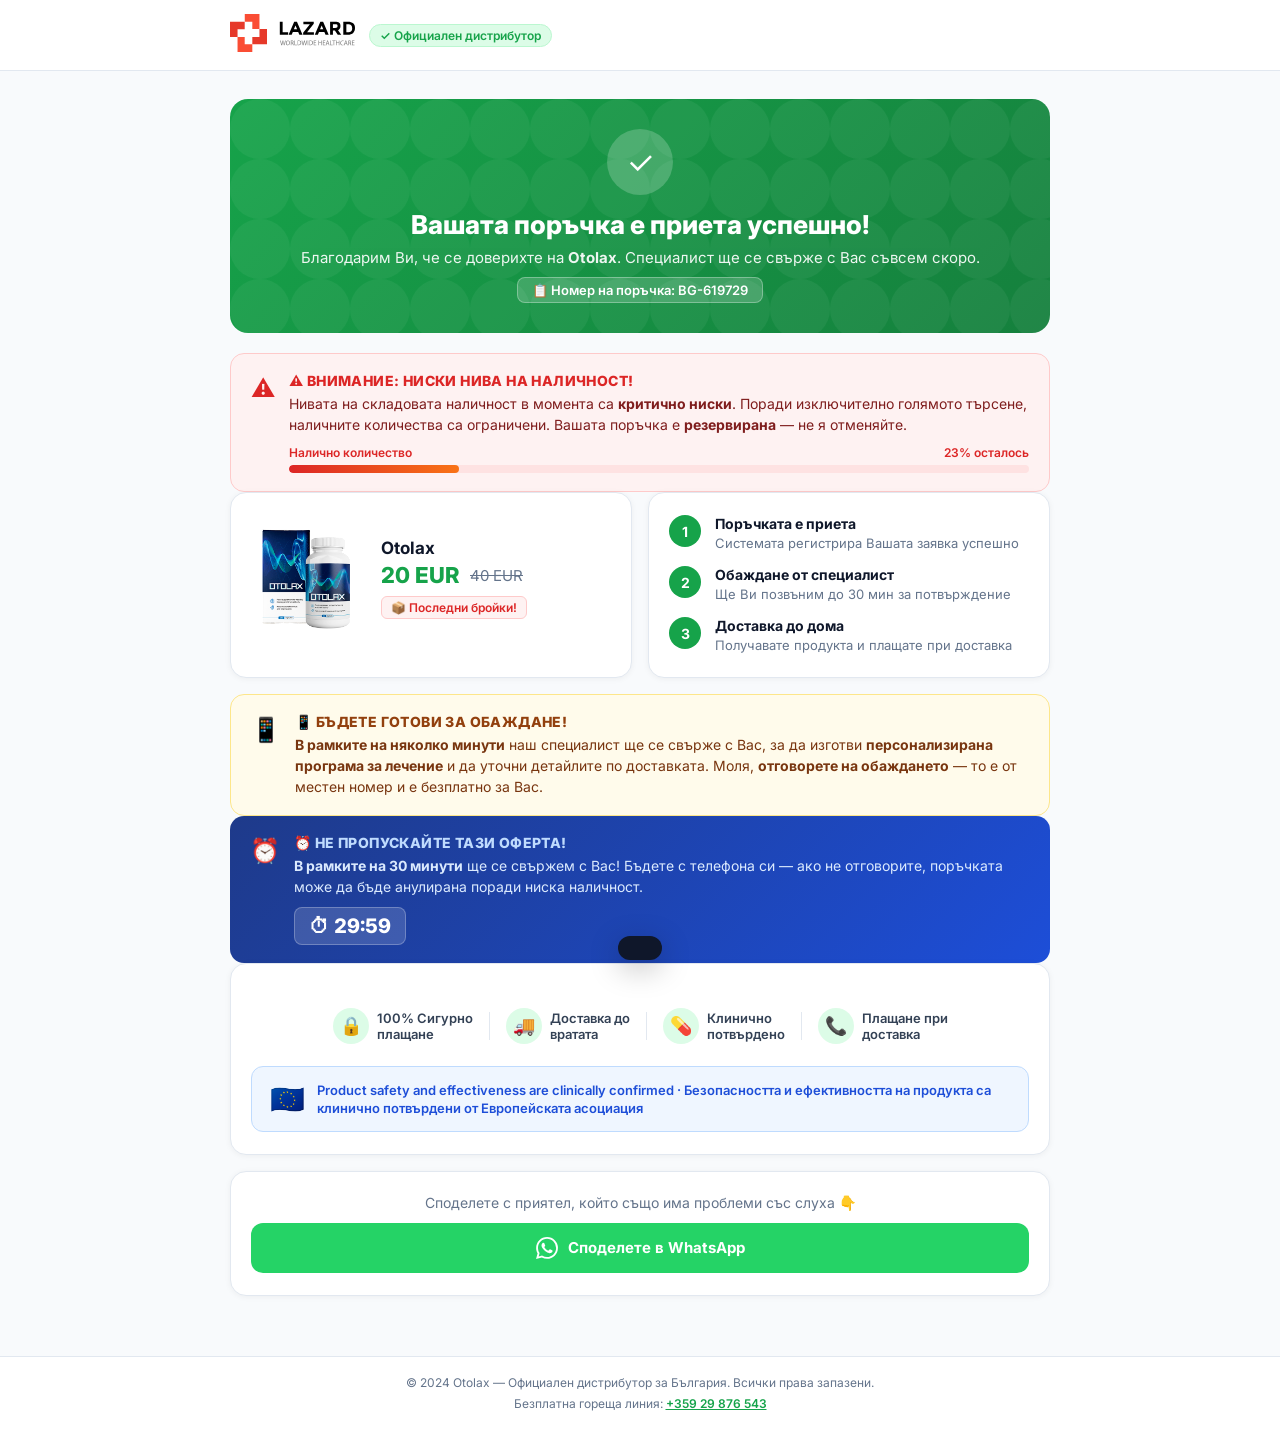
==== commit 135c1934: "Fix: use ../assets/images/pack-2.png for product image" ====
--- a/thanks/index.html
+++ b/thanks/index.html
@@ -385,7 +385,7 @@
       <!-- Product card -->
       <div class="card slide-in" style="transition-delay:.15s">
         <div class="product-card">
-          <img src="assets/images/products/pack-2.png" alt="Otolax продукт">
+          <img src="../assets/images/pack-2.png" alt="Otolax продукт">
           <div class="info">
             <h3>Otolax</h3>
             <div class="price-row">
